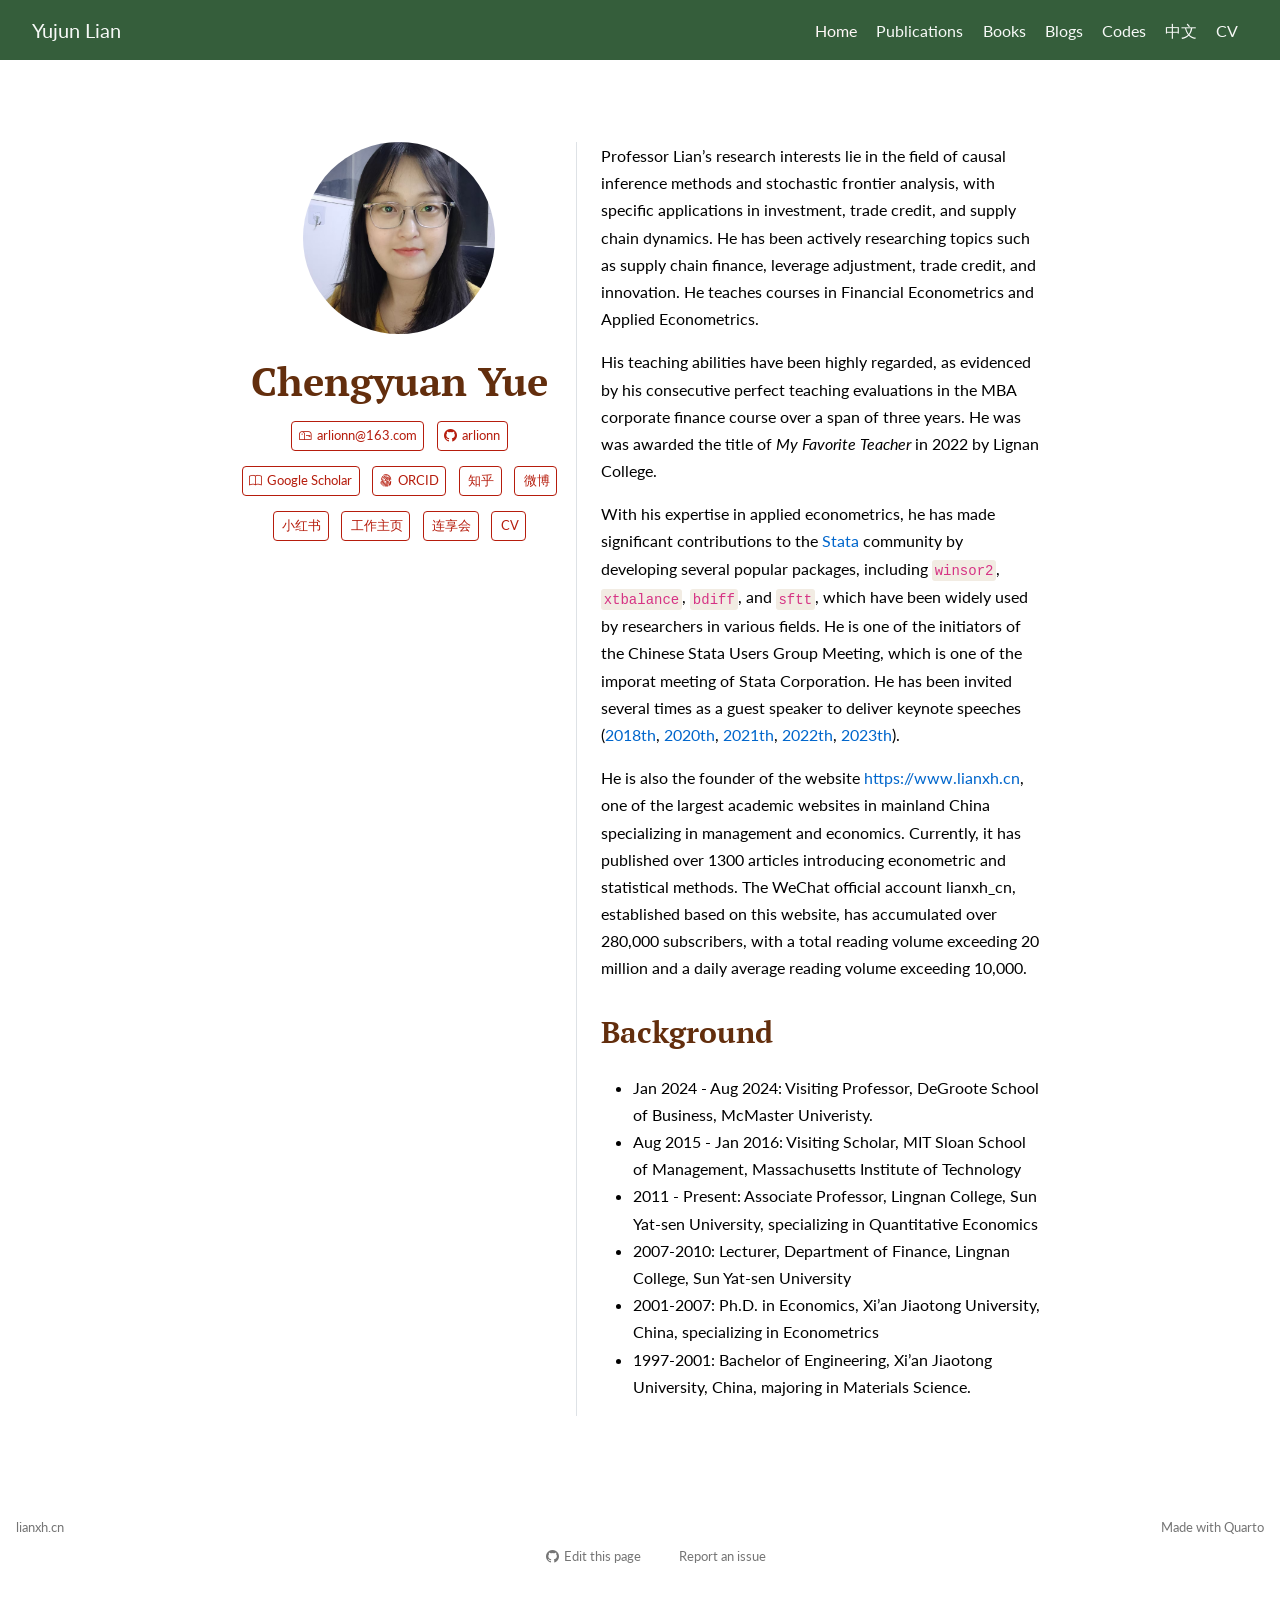
==== docs/index.html @ 9ae1d113 "使用 SSH 连接成功" ====
<!DOCTYPE html>
<html xmlns="http://www.w3.org/1999/xhtml" lang="en" xml:lang="en"><head>

<meta charset="utf-8">
<meta name="generator" content="quarto-1.8.24">

<meta name="viewport" content="width=device-width, initial-scale=1.0, user-scalable=yes">


<title>Chengyuan Yue – Yujun Lian</title>
<style>
code{white-space: pre-wrap;}
span.smallcaps{font-variant: small-caps;}
div.columns{display: flex; gap: min(4vw, 1.5em);}
div.column{flex: auto; overflow-x: auto;}
div.hanging-indent{margin-left: 1.5em; text-indent: -1.5em;}
ul.task-list{list-style: none;}
ul.task-list li input[type="checkbox"] {
  width: 0.8em;
  margin: 0 0.8em 0.2em -1em; /* quarto-specific, see https://github.com/quarto-dev/quarto-cli/issues/4556 */ 
  vertical-align: middle;
}
</style>


<script src="site_libs/quarto-nav/quarto-nav.js"></script>
<script src="site_libs/quarto-nav/headroom.min.js"></script>
<script src="site_libs/clipboard/clipboard.min.js"></script>
<script src="site_libs/quarto-search/autocomplete.umd.js"></script>
<script src="site_libs/quarto-search/fuse.min.js"></script>
<script src="site_libs/quarto-search/quarto-search.js"></script>
<meta name="quarto:offset" content="./">
<link href="./images/site-logo.png" rel="icon" type="image/png">
<script src="site_libs/quarto-html/quarto.js" type="module"></script>
<script src="site_libs/quarto-html/tabsets/tabsets.js" type="module"></script>
<script src="site_libs/quarto-html/axe/axe-check.js" type="module"></script>
<script src="site_libs/quarto-html/popper.min.js"></script>
<script src="site_libs/quarto-html/tippy.umd.min.js"></script>
<link href="site_libs/quarto-html/tippy.css" rel="stylesheet">
<link href="site_libs/quarto-html/quarto-syntax-highlighting-933c14d29d5c578a38b5020fa70fc493.css" rel="stylesheet" id="quarto-text-highlighting-styles">
<script src="site_libs/bootstrap/bootstrap.min.js"></script>
<link href="site_libs/bootstrap/bootstrap-icons.css" rel="stylesheet">
<link href="site_libs/bootstrap/bootstrap-04d96505282e3c2a2d4ff50cc01a5466.min.css" rel="stylesheet" append-hash="true" id="quarto-bootstrap" data-mode="light">
<script id="quarto-search-options" type="application/json">{
  "location": "navbar",
  "copy-button": false,
  "collapse-after": 3,
  "panel-placement": "end",
  "type": "overlay",
  "limit": 50,
  "keyboard-shortcut": [
    "f",
    "/",
    "s"
  ],
  "show-item-context": false,
  "language": {
    "search-no-results-text": "No results",
    "search-matching-documents-text": "matching documents",
    "search-copy-link-title": "Copy link to search",
    "search-hide-matches-text": "Hide additional matches",
    "search-more-match-text": "more match in this document",
    "search-more-matches-text": "more matches in this document",
    "search-clear-button-title": "Clear",
    "search-text-placeholder": "",
    "search-detached-cancel-button-title": "Cancel",
    "search-submit-button-title": "Submit",
    "search-label": "Search"
  }
}</script>


</head>

<body class="nav-fixed fullcontent quarto-light">

<div id="quarto-search-results"></div>
  <header id="quarto-header" class="headroom fixed-top">
    <nav class="navbar navbar-expand-lg " data-bs-theme="dark">
      <div class="navbar-container container-fluid">
      <div class="navbar-brand-container mx-auto">
    <a href="./index.html" class="navbar-brand navbar-brand-logo">
    </a>
    <a class="navbar-brand" href="./index.html">
    <span class="navbar-title">Yujun Lian</span>
    </a>
  </div>
            <div id="quarto-search" class="" title="Search"></div>
          <button class="navbar-toggler" type="button" data-bs-toggle="collapse" data-bs-target="#navbarCollapse" aria-controls="navbarCollapse" role="menu" aria-expanded="false" aria-label="Toggle navigation" onclick="if (window.quartoToggleHeadroom) { window.quartoToggleHeadroom(); }">
  <span class="navbar-toggler-icon"></span>
</button>
          <div class="collapse navbar-collapse" id="navbarCollapse">
            <ul class="navbar-nav navbar-nav-scroll ms-auto">
  <li class="nav-item">
    <a class="nav-link active" href="./index.html" aria-current="page"> 
<span class="menu-text">Home</span></a>
  </li>  
  <li class="nav-item">
    <a class="nav-link" href="./publications.html"> 
<span class="menu-text">Publications</span></a>
  </li>  
  <li class="nav-item">
    <a class="nav-link" href="./books.html"> 
<span class="menu-text">Books</span></a>
  </li>  
  <li class="nav-item">
    <a class="nav-link" href="./blog.html"> 
<span class="menu-text">Blogs</span></a>
  </li>  
  <li class="nav-item">
    <a class="nav-link" href="./codes.html"> 
<span class="menu-text">Codes</span></a>
  </li>  
  <li class="nav-item">
    <a class="nav-link" href="./Chinese.html"> 
<span class="menu-text">中文</span></a>
  </li>  
  <li class="nav-item">
    <a class="nav-link" href="./CV.pdf"> 
<span class="menu-text">CV</span></a>
  </li>  
</ul>
          </div> <!-- /navcollapse -->
            <div class="quarto-navbar-tools">
</div>
      </div> <!-- /container-fluid -->
    </nav>
</header>
<!-- content -->
<div id="quarto-content" class="quarto-container page-columns page-rows-contents page-layout-article page-navbar">
<!-- sidebar -->
<!-- margin-sidebar -->
    
<!-- main -->
<main class="content" id="quarto-document-content">




<div class="quarto-about-trestles">
  <div class="about-entity">
    <img src="images/Chengyuanyue.jpg" class="about-image
  round " style="height: 12em; width: 12em;">
<header id="title-block-header" class="quarto-title-block default">
<div class="quarto-title">
<h1 class="title">Chengyuan Yue</h1>
</div>
<div class="quarto-title-meta">
  </div>
</header>
    <div class="about-links">
  <a href="mailto:arlionn@163.com" class="about-link" rel="" target="">
    <i class="bi bi-mailbox"></i>
     <span class="about-link-text">arlionn@163.com</span>
  </a>
  <a href="https://github.com/lianyujun" class="about-link" rel="" target="">
    <i class="bi bi-github"></i>
     <span class="about-link-text">arlionn</span>
  </a>
  <a href="https://scholar.google.com/citations?user=tlkDP2AAAAAJ" class="about-link" rel="" target="">
    <i class="bi bi-book"></i>
     <span class="about-link-text">Google Scholar</span>
  </a>
  <a href="https://orcid.org/0000-0002-2011-7535" class="about-link" rel="" target="">
    <i class="bi bi-fingerprint"></i>
     <span class="about-link-text">ORCID</span>
  </a>
  <a href="https://www.zhihu.com/people/arlionn/" class="about-link" rel="" target="">
    <i class="bi bi-brands zhihu"></i>
     <span class="about-link-text">知乎</span>
  </a>
  <a href="https://weibo.com/arlionn" class="about-link" rel="" target="">
    <i class="bi bi-brands weibo"></i>
     <span class="about-link-text">微博</span>
  </a>
  <a href="https://www.xiaohongshu.com/user/profile/682968d9000000000a03da1a" class="about-link" rel="" target="">
    <i class="bi bi-brands xing"></i>
     <span class="about-link-text">小红书</span>
  </a>
  <a href="https://lingnan.sysu.edu.cn/faculty/LianYujun" class="about-link" rel="" target="">
    <i class="bi bi-solid user"></i>
     <span class="about-link-text">工作主页</span>
  </a>
  <a href="https://www.lianxh.cn" class="about-link" rel="" target="">
    <i class="bi bi-brands home"></i>
     <span class="about-link-text">连享会</span>
  </a>
  <a href="/CV.pdf" class="about-link" rel="" target="">
    <i class="bi bi-📝"></i>
     <span class="about-link-text">CV</span>
  </a>
</div>
  </div>
  <div class="about-contents"><div id="hero-heading">
<p>Professor Lian’s research interests lie in the field of causal inference methods and stochastic frontier analysis, with specific applications in investment, trade credit, and supply chain dynamics. He has been actively researching topics such as supply chain finance, leverage adjustment, trade credit, and innovation. He teaches courses in Financial Econometrics and Applied Econometrics.</p>
<p>His teaching abilities have been highly regarded, as evidenced by his consecutive perfect teaching evaluations in the MBA corporate finance course over a span of three years. He was was awarded the title of <em>My Favorite Teacher</em> in 2022 by Lignan College.</p>
<p>With his expertise in applied econometrics, he has made significant contributions to the <a href="https://www.stata.com/">Stata</a> community by developing several popular packages, including <code>winsor2</code>, <code>xtbalance</code>, <code>bdiff</code>, and <code>sftt</code>, which have been widely used by researchers in various fields. He is one of the initiators of the Chinese Stata Users Group Meeting, which is one of the imporat meeting of Stata Corporation. He has been invited several times as a guest speaker to deliver keynote speeches (<a href="https://www.stata.com/meeting/china18/">2018th</a>, <a href="https://www.stata.com/meeting/china20-Uone-Tech/">2020th</a>, <a href="https://www.stata.com/meeting/china21-Uone-Tech/">2021th</a>, <a href="https://www.stata.com/meeting/china22-Uone-Tech/">2022th</a>, <a href="https://www.stata.com/meeting/china23-Uone-Tech/">2023th</a>).</p>
<p>He is also the founder of the website <a href="https://www.lianxh.cn" class="uri">https://www.lianxh.cn</a>, one of the largest academic websites in mainland China specializing in management and economics. Currently, it has published over 1300 articles introducing econometric and statistical methods. The WeChat official account lianxh_cn, established based on this website, has accumulated over 280,000 subscribers, with a total reading volume exceeding 20 million and a daily average reading volume exceeding 10,000.</p>
<section id="background" class="level2">
<h2 data-anchor-id="background">Background</h2>
<ul>
<li>Jan 2024 - Aug 2024: Visiting Professor, DeGroote School of Business, McMaster Univeristy.</li>
<li>Aug 2015 - Jan 2016: Visiting Scholar, MIT Sloan School of Management, Massachusetts Institute of Technology</li>
<li>2011 - Present: Associate Professor, Lingnan College, Sun Yat-sen University, specializing in Quantitative Economics</li>
<li>2007-2010: Lecturer, Department of Finance, Lingnan College, Sun Yat-sen University</li>
<li>2001-2007: Ph.D.&nbsp;in Economics, Xi’an Jiaotong University, China, specializing in Econometrics</li>
<li>1997-2001: Bachelor of Engineering, Xi’an Jiaotong University, China, majoring in Materials Science.</li>
</ul>
</section>
</div></div>
</div>





</main> <!-- /main -->
<script id="quarto-html-after-body" type="application/javascript">
  window.document.addEventListener("DOMContentLoaded", function (event) {
    const isCodeAnnotation = (el) => {
      for (const clz of el.classList) {
        if (clz.startsWith('code-annotation-')) {                     
          return true;
        }
      }
      return false;
    }
    const onCopySuccess = function(e) {
      // button target
      const button = e.trigger;
      // don't keep focus
      button.blur();
      // flash "checked"
      button.classList.add('code-copy-button-checked');
      var currentTitle = button.getAttribute("title");
      button.setAttribute("title", "Copied!");
      let tooltip;
      if (window.bootstrap) {
        button.setAttribute("data-bs-toggle", "tooltip");
        button.setAttribute("data-bs-placement", "left");
        button.setAttribute("data-bs-title", "Copied!");
        tooltip = new bootstrap.Tooltip(button, 
          { trigger: "manual", 
            customClass: "code-copy-button-tooltip",
            offset: [0, -8]});
        tooltip.show();    
      }
      setTimeout(function() {
        if (tooltip) {
          tooltip.hide();
          button.removeAttribute("data-bs-title");
          button.removeAttribute("data-bs-toggle");
          button.removeAttribute("data-bs-placement");
        }
        button.setAttribute("title", currentTitle);
        button.classList.remove('code-copy-button-checked');
      }, 1000);
      // clear code selection
      e.clearSelection();
    }
    const getTextToCopy = function(trigger) {
      const outerScaffold = trigger.parentElement.cloneNode(true);
      const codeEl = outerScaffold.querySelector('code');
      for (const childEl of codeEl.children) {
        if (isCodeAnnotation(childEl)) {
          childEl.remove();
        }
      }
      return codeEl.innerText;
    }
    const clipboard = new window.ClipboardJS('.code-copy-button:not([data-in-quarto-modal])', {
      text: getTextToCopy
    });
    clipboard.on('success', onCopySuccess);
    if (window.document.getElementById('quarto-embedded-source-code-modal')) {
      const clipboardModal = new window.ClipboardJS('.code-copy-button[data-in-quarto-modal]', {
        text: getTextToCopy,
        container: window.document.getElementById('quarto-embedded-source-code-modal')
      });
      clipboardModal.on('success', onCopySuccess);
    }
      var localhostRegex = new RegExp(/^(?:http|https):\/\/localhost\:?[0-9]*\//);
      var mailtoRegex = new RegExp(/^mailto:/);
        var filterRegex = new RegExp("https:\/\/lianyujun\.github\.io");
      var isInternal = (href) => {
          return filterRegex.test(href) || localhostRegex.test(href) || mailtoRegex.test(href);
      }
      // Inspect non-navigation links and adorn them if external
     var links = window.document.querySelectorAll('a[href]:not(.nav-link):not(.navbar-brand):not(.toc-action):not(.sidebar-link):not(.sidebar-item-toggle):not(.pagination-link):not(.no-external):not([aria-hidden]):not(.dropdown-item):not(.quarto-navigation-tool):not(.about-link)');
      for (var i=0; i<links.length; i++) {
        const link = links[i];
        if (!isInternal(link.href)) {
          // undo the damage that might have been done by quarto-nav.js in the case of
          // links that we want to consider external
          if (link.dataset.originalHref !== undefined) {
            link.href = link.dataset.originalHref;
          }
        }
      }
    function tippyHover(el, contentFn, onTriggerFn, onUntriggerFn) {
      const config = {
        allowHTML: true,
        maxWidth: 500,
        delay: 100,
        arrow: false,
        appendTo: function(el) {
            return el.parentElement;
        },
        interactive: true,
        interactiveBorder: 10,
        theme: 'quarto',
        placement: 'bottom-start',
      };
      if (contentFn) {
        config.content = contentFn;
      }
      if (onTriggerFn) {
        config.onTrigger = onTriggerFn;
      }
      if (onUntriggerFn) {
        config.onUntrigger = onUntriggerFn;
      }
      window.tippy(el, config); 
    }
    const noterefs = window.document.querySelectorAll('a[role="doc-noteref"]');
    for (var i=0; i<noterefs.length; i++) {
      const ref = noterefs[i];
      tippyHover(ref, function() {
        // use id or data attribute instead here
        let href = ref.getAttribute('data-footnote-href') || ref.getAttribute('href');
        try { href = new URL(href).hash; } catch {}
        const id = href.replace(/^#\/?/, "");
        const note = window.document.getElementById(id);
        if (note) {
          return note.innerHTML;
        } else {
          return "";
        }
      });
    }
    const xrefs = window.document.querySelectorAll('a.quarto-xref');
    const processXRef = (id, note) => {
      // Strip column container classes
      const stripColumnClz = (el) => {
        el.classList.remove("page-full", "page-columns");
        if (el.children) {
          for (const child of el.children) {
            stripColumnClz(child);
          }
        }
      }
      stripColumnClz(note)
      if (id === null || id.startsWith('sec-')) {
        // Special case sections, only their first couple elements
        const container = document.createElement("div");
        if (note.children && note.children.length > 2) {
          container.appendChild(note.children[0].cloneNode(true));
          for (let i = 1; i < note.children.length; i++) {
            const child = note.children[i];
            if (child.tagName === "P" && child.innerText === "") {
              continue;
            } else {
              container.appendChild(child.cloneNode(true));
              break;
            }
          }
          if (window.Quarto?.typesetMath) {
            window.Quarto.typesetMath(container);
          }
          return container.innerHTML
        } else {
          if (window.Quarto?.typesetMath) {
            window.Quarto.typesetMath(note);
          }
          return note.innerHTML;
        }
      } else {
        // Remove any anchor links if they are present
        const anchorLink = note.querySelector('a.anchorjs-link');
        if (anchorLink) {
          anchorLink.remove();
        }
        if (window.Quarto?.typesetMath) {
          window.Quarto.typesetMath(note);
        }
        if (note.classList.contains("callout")) {
          return note.outerHTML;
        } else {
          return note.innerHTML;
        }
      }
    }
    for (var i=0; i<xrefs.length; i++) {
      const xref = xrefs[i];
      tippyHover(xref, undefined, function(instance) {
        instance.disable();
        let url = xref.getAttribute('href');
        let hash = undefined; 
        if (url.startsWith('#')) {
          hash = url;
        } else {
          try { hash = new URL(url).hash; } catch {}
        }
        if (hash) {
          const id = hash.replace(/^#\/?/, "");
          const note = window.document.getElementById(id);
          if (note !== null) {
            try {
              const html = processXRef(id, note.cloneNode(true));
              instance.setContent(html);
            } finally {
              instance.enable();
              instance.show();
            }
          } else {
            // See if we can fetch this
            fetch(url.split('#')[0])
            .then(res => res.text())
            .then(html => {
              const parser = new DOMParser();
              const htmlDoc = parser.parseFromString(html, "text/html");
              const note = htmlDoc.getElementById(id);
              if (note !== null) {
                const html = processXRef(id, note);
                instance.setContent(html);
              } 
            }).finally(() => {
              instance.enable();
              instance.show();
            });
          }
        } else {
          // See if we can fetch a full url (with no hash to target)
          // This is a special case and we should probably do some content thinning / targeting
          fetch(url)
          .then(res => res.text())
          .then(html => {
            const parser = new DOMParser();
            const htmlDoc = parser.parseFromString(html, "text/html");
            const note = htmlDoc.querySelector('main.content');
            if (note !== null) {
              // This should only happen for chapter cross references
              // (since there is no id in the URL)
              // remove the first header
              if (note.children.length > 0 && note.children[0].tagName === "HEADER") {
                note.children[0].remove();
              }
              const html = processXRef(null, note);
              instance.setContent(html);
            } 
          }).finally(() => {
            instance.enable();
            instance.show();
          });
        }
      }, function(instance) {
      });
    }
        let selectedAnnoteEl;
        const selectorForAnnotation = ( cell, annotation) => {
          let cellAttr = 'data-code-cell="' + cell + '"';
          let lineAttr = 'data-code-annotation="' +  annotation + '"';
          const selector = 'span[' + cellAttr + '][' + lineAttr + ']';
          return selector;
        }
        const selectCodeLines = (annoteEl) => {
          const doc = window.document;
          const targetCell = annoteEl.getAttribute("data-target-cell");
          const targetAnnotation = annoteEl.getAttribute("data-target-annotation");
          const annoteSpan = window.document.querySelector(selectorForAnnotation(targetCell, targetAnnotation));
          const lines = annoteSpan.getAttribute("data-code-lines").split(",");
          const lineIds = lines.map((line) => {
            return targetCell + "-" + line;
          })
          let top = null;
          let height = null;
          let parent = null;
          if (lineIds.length > 0) {
              //compute the position of the single el (top and bottom and make a div)
              const el = window.document.getElementById(lineIds[0]);
              top = el.offsetTop;
              height = el.offsetHeight;
              parent = el.parentElement.parentElement;
            if (lineIds.length > 1) {
              const lastEl = window.document.getElementById(lineIds[lineIds.length - 1]);
              const bottom = lastEl.offsetTop + lastEl.offsetHeight;
              height = bottom - top;
            }
            if (top !== null && height !== null && parent !== null) {
              // cook up a div (if necessary) and position it 
              let div = window.document.getElementById("code-annotation-line-highlight");
              if (div === null) {
                div = window.document.createElement("div");
                div.setAttribute("id", "code-annotation-line-highlight");
                div.style.position = 'absolute';
                parent.appendChild(div);
              }
              div.style.top = top - 2 + "px";
              div.style.height = height + 4 + "px";
              div.style.left = 0;
              let gutterDiv = window.document.getElementById("code-annotation-line-highlight-gutter");
              if (gutterDiv === null) {
                gutterDiv = window.document.createElement("div");
                gutterDiv.setAttribute("id", "code-annotation-line-highlight-gutter");
                gutterDiv.style.position = 'absolute';
                const codeCell = window.document.getElementById(targetCell);
                const gutter = codeCell.querySelector('.code-annotation-gutter');
                gutter.appendChild(gutterDiv);
              }
              gutterDiv.style.top = top - 2 + "px";
              gutterDiv.style.height = height + 4 + "px";
            }
            selectedAnnoteEl = annoteEl;
          }
        };
        const unselectCodeLines = () => {
          const elementsIds = ["code-annotation-line-highlight", "code-annotation-line-highlight-gutter"];
          elementsIds.forEach((elId) => {
            const div = window.document.getElementById(elId);
            if (div) {
              div.remove();
            }
          });
          selectedAnnoteEl = undefined;
        };
          // Handle positioning of the toggle
      window.addEventListener(
        "resize",
        throttle(() => {
          elRect = undefined;
          if (selectedAnnoteEl) {
            selectCodeLines(selectedAnnoteEl);
          }
        }, 10)
      );
      function throttle(fn, ms) {
      let throttle = false;
      let timer;
        return (...args) => {
          if(!throttle) { // first call gets through
              fn.apply(this, args);
              throttle = true;
          } else { // all the others get throttled
              if(timer) clearTimeout(timer); // cancel #2
              timer = setTimeout(() => {
                fn.apply(this, args);
                timer = throttle = false;
              }, ms);
          }
        };
      }
        // Attach click handler to the DT
        const annoteDls = window.document.querySelectorAll('dt[data-target-cell]');
        for (const annoteDlNode of annoteDls) {
          annoteDlNode.addEventListener('click', (event) => {
            const clickedEl = event.target;
            if (clickedEl !== selectedAnnoteEl) {
              unselectCodeLines();
              const activeEl = window.document.querySelector('dt[data-target-cell].code-annotation-active');
              if (activeEl) {
                activeEl.classList.remove('code-annotation-active');
              }
              selectCodeLines(clickedEl);
              clickedEl.classList.add('code-annotation-active');
            } else {
              // Unselect the line
              unselectCodeLines();
              clickedEl.classList.remove('code-annotation-active');
            }
          });
        }
    const findCites = (el) => {
      const parentEl = el.parentElement;
      if (parentEl) {
        const cites = parentEl.dataset.cites;
        if (cites) {
          return {
            el,
            cites: cites.split(' ')
          };
        } else {
          return findCites(el.parentElement)
        }
      } else {
        return undefined;
      }
    };
    var bibliorefs = window.document.querySelectorAll('a[role="doc-biblioref"]');
    for (var i=0; i<bibliorefs.length; i++) {
      const ref = bibliorefs[i];
      const citeInfo = findCites(ref);
      if (citeInfo) {
        tippyHover(citeInfo.el, function() {
          var popup = window.document.createElement('div');
          citeInfo.cites.forEach(function(cite) {
            var citeDiv = window.document.createElement('div');
            citeDiv.classList.add('hanging-indent');
            citeDiv.classList.add('csl-entry');
            var biblioDiv = window.document.getElementById('ref-' + cite);
            if (biblioDiv) {
              citeDiv.innerHTML = biblioDiv.innerHTML;
            }
            popup.appendChild(citeDiv);
          });
          return popup.innerHTML;
        });
      }
    }
  });
  </script>
</div> <!-- /content -->
<footer class="footer">
  <div class="nav-footer">
    <div class="nav-footer-left">
<p><a href="https://www.lianxh.cn">lianxh.cn</a><br></p>
</div>   
    <div class="nav-footer-center">
      &nbsp;
    <div class="toc-actions"><ul><li><a href="https://github.com/lianyujun/lianyujun.github.io/edit/main/index.qmd" class="toc-action"><i class="bi bi-github"></i>Edit this page</a></li><li><a href="https://github.com/lianyujun/lianyujun.github.io/issues/new" class="toc-action"><i class="bi empty"></i>Report an issue</a></li></ul></div></div>
    <div class="nav-footer-right">
<p>Made with <a href="https://quarto.org/">Quarto</a><br></p>
</div>
  </div>
</footer>




</body></html>
---- docs/site_libs/quarto-html/quarto-syntax-highlighting-933c14d29d5c578a38b5020fa70fc493.css ----
/* quarto syntax highlight colors */
:root {
  --quarto-hl-ot-color: #003B4F;
  --quarto-hl-at-color: #657422;
  --quarto-hl-ss-color: #20794D;
  --quarto-hl-an-color: #5E5E5E;
  --quarto-hl-fu-color: #4758AB;
  --quarto-hl-st-color: #20794D;
  --quarto-hl-cf-color: #003B4F;
  --quarto-hl-op-color: #5E5E5E;
  --quarto-hl-er-color: #AD0000;
  --quarto-hl-bn-color: #AD0000;
  --quarto-hl-al-color: #AD0000;
  --quarto-hl-va-color: #111111;
  --quarto-hl-bu-color: inherit;
  --quarto-hl-ex-color: inherit;
  --quarto-hl-pp-color: #AD0000;
  --quarto-hl-in-color: #5E5E5E;
  --quarto-hl-vs-color: #20794D;
  --quarto-hl-wa-color: #5E5E5E;
  --quarto-hl-do-color: #5E5E5E;
  --quarto-hl-im-color: #00769E;
  --quarto-hl-ch-color: #20794D;
  --quarto-hl-dt-color: #AD0000;
  --quarto-hl-fl-color: #AD0000;
  --quarto-hl-co-color: #5E5E5E;
  --quarto-hl-cv-color: #5E5E5E;
  --quarto-hl-cn-color: #8f5902;
  --quarto-hl-sc-color: #5E5E5E;
  --quarto-hl-dv-color: #AD0000;
  --quarto-hl-kw-color: #003B4F;
}

/* other quarto variables */
:root {
  --quarto-font-monospace: "Source Code Pro", monospace;
}

/* syntax highlight based on Pandoc's rules */
pre > code.sourceCode > span {
  color: #003B4F;
}

code.sourceCode > span {
  color: #003B4F;
}

div.sourceCode,
div.sourceCode pre.sourceCode {
  color: #003B4F;
}

/* Normal */
code span {
  color: #003B4F;
}

/* Alert */
code span.al {
  color: #AD0000;
  font-style: inherit;
}

/* Annotation */
code span.an {
  color: #5E5E5E;
  font-style: inherit;
}

/* Attribute */
code span.at {
  color: #657422;
  font-style: inherit;
}

/* BaseN */
code span.bn {
  color: #AD0000;
  font-style: inherit;
}

/* BuiltIn */
code span.bu {
  font-style: inherit;
}

/* ControlFlow */
code span.cf {
  color: #003B4F;
  font-weight: bold;
  font-style: inherit;
}

/* Char */
code span.ch {
  color: #20794D;
  font-style: inherit;
}

/* Constant */
code span.cn {
  color: #8f5902;
  font-style: inherit;
}

/* Comment */
code span.co {
  color: #5E5E5E;
  font-style: inherit;
}

/* CommentVar */
code span.cv {
  color: #5E5E5E;
  font-style: italic;
}

/* Documentation */
code span.do {
  color: #5E5E5E;
  font-style: italic;
}

/* DataType */
code span.dt {
  color: #AD0000;
  font-style: inherit;
}

/* DecVal */
code span.dv {
  color: #AD0000;
  font-style: inherit;
}

/* Error */
code span.er {
  color: #AD0000;
  font-style: inherit;
}

/* Extension */
code span.ex {
  font-style: inherit;
}

/* Float */
code span.fl {
  color: #AD0000;
  font-style: inherit;
}

/* Function */
code span.fu {
  color: #4758AB;
  font-style: inherit;
}

/* Import */
code span.im {
  color: #00769E;
  font-style: inherit;
}

/* Information */
code span.in {
  color: #5E5E5E;
  font-style: inherit;
}

/* Keyword */
code span.kw {
  color: #003B4F;
  font-weight: bold;
  font-style: inherit;
}

/* Operator */
code span.op {
  color: #5E5E5E;
  font-style: inherit;
}

/* Other */
code span.ot {
  color: #003B4F;
  font-style: inherit;
}

/* Preprocessor */
code span.pp {
  color: #AD0000;
  font-style: inherit;
}

/* SpecialChar */
code span.sc {
  color: #5E5E5E;
  font-style: inherit;
}

/* SpecialString */
code span.ss {
  color: #20794D;
  font-style: inherit;
}

/* String */
code span.st {
  color: #20794D;
  font-style: inherit;
}

/* Variable */
code span.va {
  color: #111111;
  font-style: inherit;
}

/* VerbatimString */
code span.vs {
  color: #20794D;
  font-style: inherit;
}

/* Warning */
code span.wa {
  color: #5E5E5E;
  font-style: italic;
}

.prevent-inlining {
  content: "</";
}

/*# sourceMappingURL=56f05f2e3d7468a3d38dcdd8764f80b1.css.map */
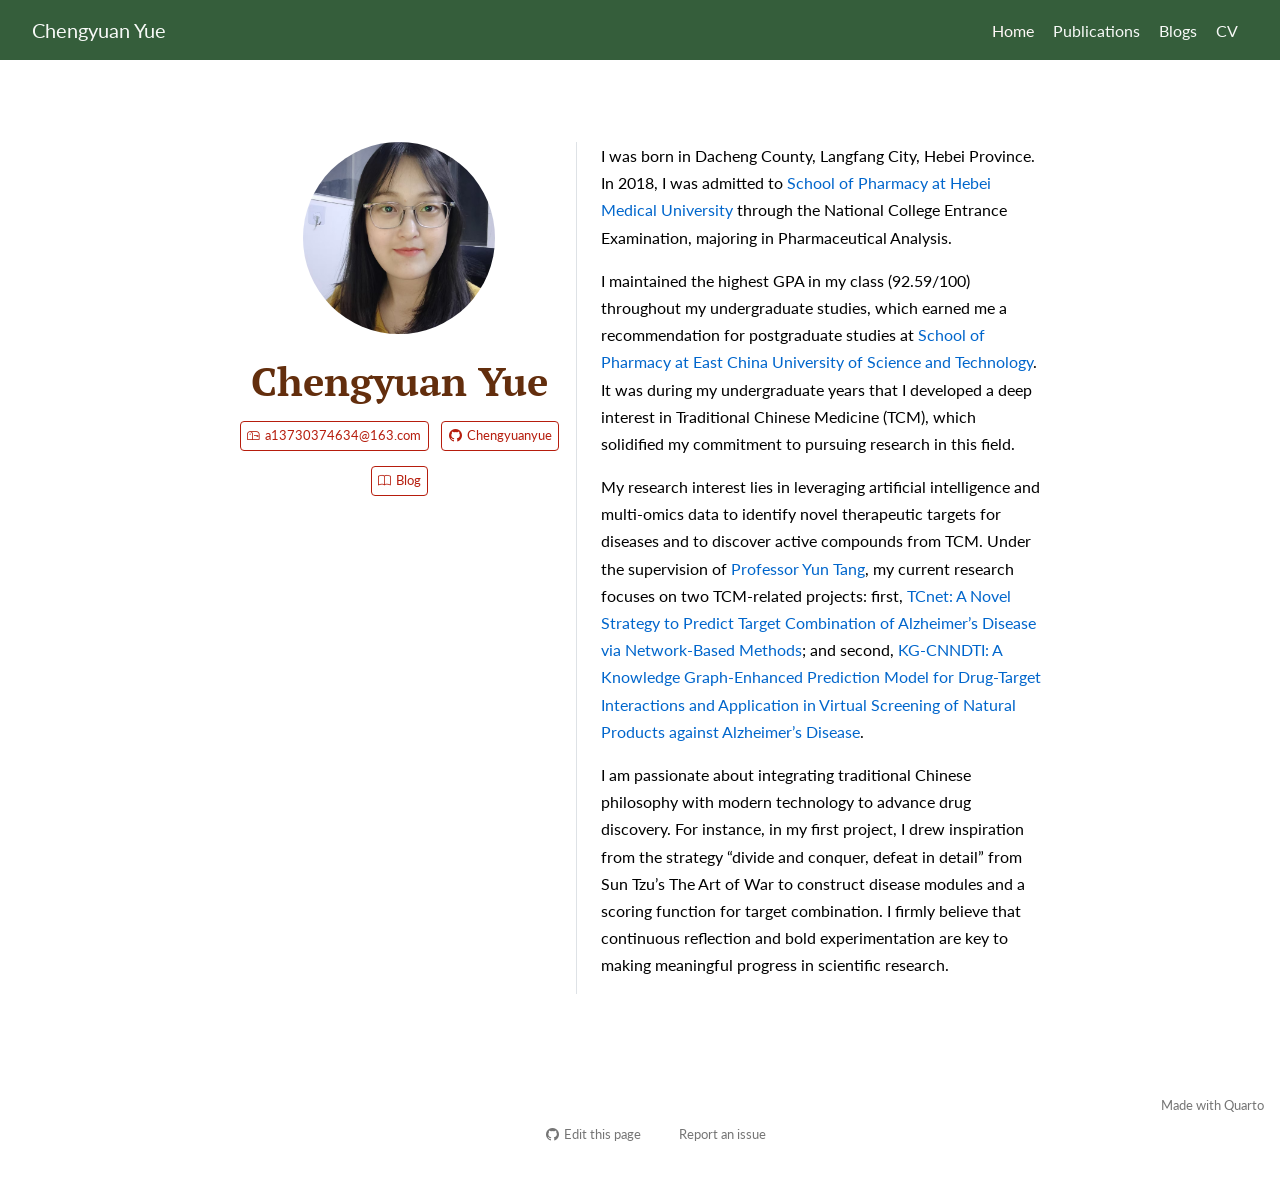
==== commit 947da140: "渲染 Quarto 网站并更新配置" ====
--- a/docs/index.html
+++ b/docs/index.html
@@ -7,7 +7,7 @@
 <meta name="viewport" content="width=device-width, initial-scale=1.0, user-scalable=yes">
 
 
-<title>Chengyuan Yue – Yujun Lian</title>
+<title>Chengyuan Yue</title>
 <style>
 code{white-space: pre-wrap;}
 span.smallcaps{font-variant: small-caps;}
@@ -82,7 +82,7 @@
     <a href="./index.html" class="navbar-brand navbar-brand-logo">
     </a>
     <a class="navbar-brand" href="./index.html">
-    <span class="navbar-title">Yujun Lian</span>
+    <span class="navbar-title">Chengyuan Yue</span>
     </a>
   </div>
             <div id="quarto-search" class="" title="Search"></div>
@@ -100,20 +100,8 @@
 <span class="menu-text">Publications</span></a>
   </li>  
   <li class="nav-item">
-    <a class="nav-link" href="./books.html"> 
-<span class="menu-text">Books</span></a>
-  </li>  
-  <li class="nav-item">
     <a class="nav-link" href="./blog.html"> 
 <span class="menu-text">Blogs</span></a>
-  </li>  
-  <li class="nav-item">
-    <a class="nav-link" href="./codes.html"> 
-<span class="menu-text">Codes</span></a>
-  </li>  
-  <li class="nav-item">
-    <a class="nav-link" href="./Chinese.html"> 
-<span class="menu-text">中文</span></a>
   </li>  
   <li class="nav-item">
     <a class="nav-link" href="./CV.pdf"> 
@@ -149,64 +137,25 @@
   </div>
 </header>
     <div class="about-links">
-  <a href="mailto:arlionn@163.com" class="about-link" rel="" target="">
+  <a href="mailto:a13730374634@163.com" class="about-link" rel="" target="">
     <i class="bi bi-mailbox"></i>
-     <span class="about-link-text">arlionn@163.com</span>
+     <span class="about-link-text">a13730374634@163.com</span>
   </a>
-  <a href="https://github.com/lianyujun" class="about-link" rel="" target="">
+  <a href="https://github.com/Chengyuanyue" class="about-link" rel="" target="">
     <i class="bi bi-github"></i>
-     <span class="about-link-text">arlionn</span>
+     <span class="about-link-text">Chengyuanyue</span>
   </a>
-  <a href="https://scholar.google.com/citations?user=tlkDP2AAAAAJ" class="about-link" rel="" target="">
+  <a href="https://blog.csdn.net/a13730374634" class="about-link" rel="" target="">
     <i class="bi bi-book"></i>
-     <span class="about-link-text">Google Scholar</span>
-  </a>
-  <a href="https://orcid.org/0000-0002-2011-7535" class="about-link" rel="" target="">
-    <i class="bi bi-fingerprint"></i>
-     <span class="about-link-text">ORCID</span>
-  </a>
-  <a href="https://www.zhihu.com/people/arlionn/" class="about-link" rel="" target="">
-    <i class="bi bi-brands zhihu"></i>
-     <span class="about-link-text">知乎</span>
-  </a>
-  <a href="https://weibo.com/arlionn" class="about-link" rel="" target="">
-    <i class="bi bi-brands weibo"></i>
-     <span class="about-link-text">微博</span>
-  </a>
-  <a href="https://www.xiaohongshu.com/user/profile/682968d9000000000a03da1a" class="about-link" rel="" target="">
-    <i class="bi bi-brands xing"></i>
-     <span class="about-link-text">小红书</span>
-  </a>
-  <a href="https://lingnan.sysu.edu.cn/faculty/LianYujun" class="about-link" rel="" target="">
-    <i class="bi bi-solid user"></i>
-     <span class="about-link-text">工作主页</span>
-  </a>
-  <a href="https://www.lianxh.cn" class="about-link" rel="" target="">
-    <i class="bi bi-brands home"></i>
-     <span class="about-link-text">连享会</span>
-  </a>
-  <a href="/CV.pdf" class="about-link" rel="" target="">
-    <i class="bi bi-📝"></i>
-     <span class="about-link-text">CV</span>
+     <span class="about-link-text">Blog</span>
   </a>
 </div>
   </div>
   <div class="about-contents"><div id="hero-heading">
-<p>Professor Lian’s research interests lie in the field of causal inference methods and stochastic frontier analysis, with specific applications in investment, trade credit, and supply chain dynamics. He has been actively researching topics such as supply chain finance, leverage adjustment, trade credit, and innovation. He teaches courses in Financial Econometrics and Applied Econometrics.</p>
-<p>His teaching abilities have been highly regarded, as evidenced by his consecutive perfect teaching evaluations in the MBA corporate finance course over a span of three years. He was was awarded the title of <em>My Favorite Teacher</em> in 2022 by Lignan College.</p>
-<p>With his expertise in applied econometrics, he has made significant contributions to the <a href="https://www.stata.com/">Stata</a> community by developing several popular packages, including <code>winsor2</code>, <code>xtbalance</code>, <code>bdiff</code>, and <code>sftt</code>, which have been widely used by researchers in various fields. He is one of the initiators of the Chinese Stata Users Group Meeting, which is one of the imporat meeting of Stata Corporation. He has been invited several times as a guest speaker to deliver keynote speeches (<a href="https://www.stata.com/meeting/china18/">2018th</a>, <a href="https://www.stata.com/meeting/china20-Uone-Tech/">2020th</a>, <a href="https://www.stata.com/meeting/china21-Uone-Tech/">2021th</a>, <a href="https://www.stata.com/meeting/china22-Uone-Tech/">2022th</a>, <a href="https://www.stata.com/meeting/china23-Uone-Tech/">2023th</a>).</p>
-<p>He is also the founder of the website <a href="https://www.lianxh.cn" class="uri">https://www.lianxh.cn</a>, one of the largest academic websites in mainland China specializing in management and economics. Currently, it has published over 1300 articles introducing econometric and statistical methods. The WeChat official account lianxh_cn, established based on this website, has accumulated over 280,000 subscribers, with a total reading volume exceeding 20 million and a daily average reading volume exceeding 10,000.</p>
-<section id="background" class="level2">
-<h2 data-anchor-id="background">Background</h2>
-<ul>
-<li>Jan 2024 - Aug 2024: Visiting Professor, DeGroote School of Business, McMaster Univeristy.</li>
-<li>Aug 2015 - Jan 2016: Visiting Scholar, MIT Sloan School of Management, Massachusetts Institute of Technology</li>
-<li>2011 - Present: Associate Professor, Lingnan College, Sun Yat-sen University, specializing in Quantitative Economics</li>
-<li>2007-2010: Lecturer, Department of Finance, Lingnan College, Sun Yat-sen University</li>
-<li>2001-2007: Ph.D.&nbsp;in Economics, Xi’an Jiaotong University, China, specializing in Econometrics</li>
-<li>1997-2001: Bachelor of Engineering, Xi’an Jiaotong University, China, majoring in Materials Science.</li>
-</ul>
-</section>
+<p>I was born in Dacheng County, Langfang City, Hebei Province. In 2018, I was admitted to <a href="https://pharmacy.hebmu.edu.cn/">School of Pharmacy at Hebei Medical University</a> through the National College Entrance Examination, majoring in Pharmaceutical Analysis.</p>
+<p>I maintained the highest GPA in my class (92.59/100) throughout my undergraduate studies, which earned me a recommendation for postgraduate studies at <a href="https://pharmacy.ecust.edu.cn/">School of Pharmacy at East China University of Science and Technology</a>. It was during my undergraduate years that I developed a deep interest in Traditional Chinese Medicine (TCM), which solidified my commitment to pursuing research in this field.</p>
+<p>My research interest lies in leveraging artificial intelligence and multi-omics data to identify novel therapeutic targets for diseases and to discover active compounds from TCM. Under the supervision of <a href="https://pharmacy.ecust.edu.cn/2008/1203/c2795a29378/page.htm">Professor Yun Tang</a>, my current research focuses on two TCM-related projects: first, <a href="https://pubs.acs.org/doi/10.1021/acs.jcim.5c00172">TCnet: A Novel Strategy to Predict Target Combination of Alzheimer’s Disease via Network-Based Methods</a>; and second, <a href="http://www.cjnmcpu.com/article/doi/10.1016/S1875-5364(25)60980-0">KG-CNNDTI: A Knowledge Graph-Enhanced Prediction Model for Drug-Target Interactions and Application in Virtual Screening of Natural Products against Alzheimer’s Disease</a>.</p>
+<p>I am passionate about integrating traditional Chinese philosophy with modern technology to advance drug discovery. For instance, in my first project, I drew inspiration from the strategy “divide and conquer, defeat in detail” from Sun Tzu’s The Art of War to construct disease modules and a scoring function for target combination. I firmly believe that continuous reflection and bold experimentation are key to making meaningful progress in scientific research.</p>
 </div></div>
 </div>
 
@@ -281,7 +230,7 @@
     }
       var localhostRegex = new RegExp(/^(?:http|https):\/\/localhost\:?[0-9]*\//);
       var mailtoRegex = new RegExp(/^mailto:/);
-        var filterRegex = new RegExp("https:\/\/lianyujun\.github\.io");
+        var filterRegex = new RegExp("https:\/\/chengyuanyue\.github\.io");
       var isInternal = (href) => {
           return filterRegex.test(href) || localhostRegex.test(href) || mailtoRegex.test(href);
       }
@@ -612,11 +561,11 @@
 <footer class="footer">
   <div class="nav-footer">
     <div class="nav-footer-left">
-<p><a href="https://www.lianxh.cn">lianxh.cn</a><br></p>
-</div>   
+      &nbsp;
+    </div>   
     <div class="nav-footer-center">
       &nbsp;
-    <div class="toc-actions"><ul><li><a href="https://github.com/lianyujun/lianyujun.github.io/edit/main/index.qmd" class="toc-action"><i class="bi bi-github"></i>Edit this page</a></li><li><a href="https://github.com/lianyujun/lianyujun.github.io/issues/new" class="toc-action"><i class="bi empty"></i>Report an issue</a></li></ul></div></div>
+    <div class="toc-actions"><ul><li><a href="https://github.com/chengyuanyue/chengyuanyue.github.io/edit/main/index.qmd" class="toc-action"><i class="bi bi-github"></i>Edit this page</a></li><li><a href="https://github.com/chengyuanyue/chengyuanyue.github.io/issues/new" class="toc-action"><i class="bi empty"></i>Report an issue</a></li></ul></div></div>
     <div class="nav-footer-right">
 <p>Made with <a href="https://quarto.org/">Quarto</a><br></p>
 </div>
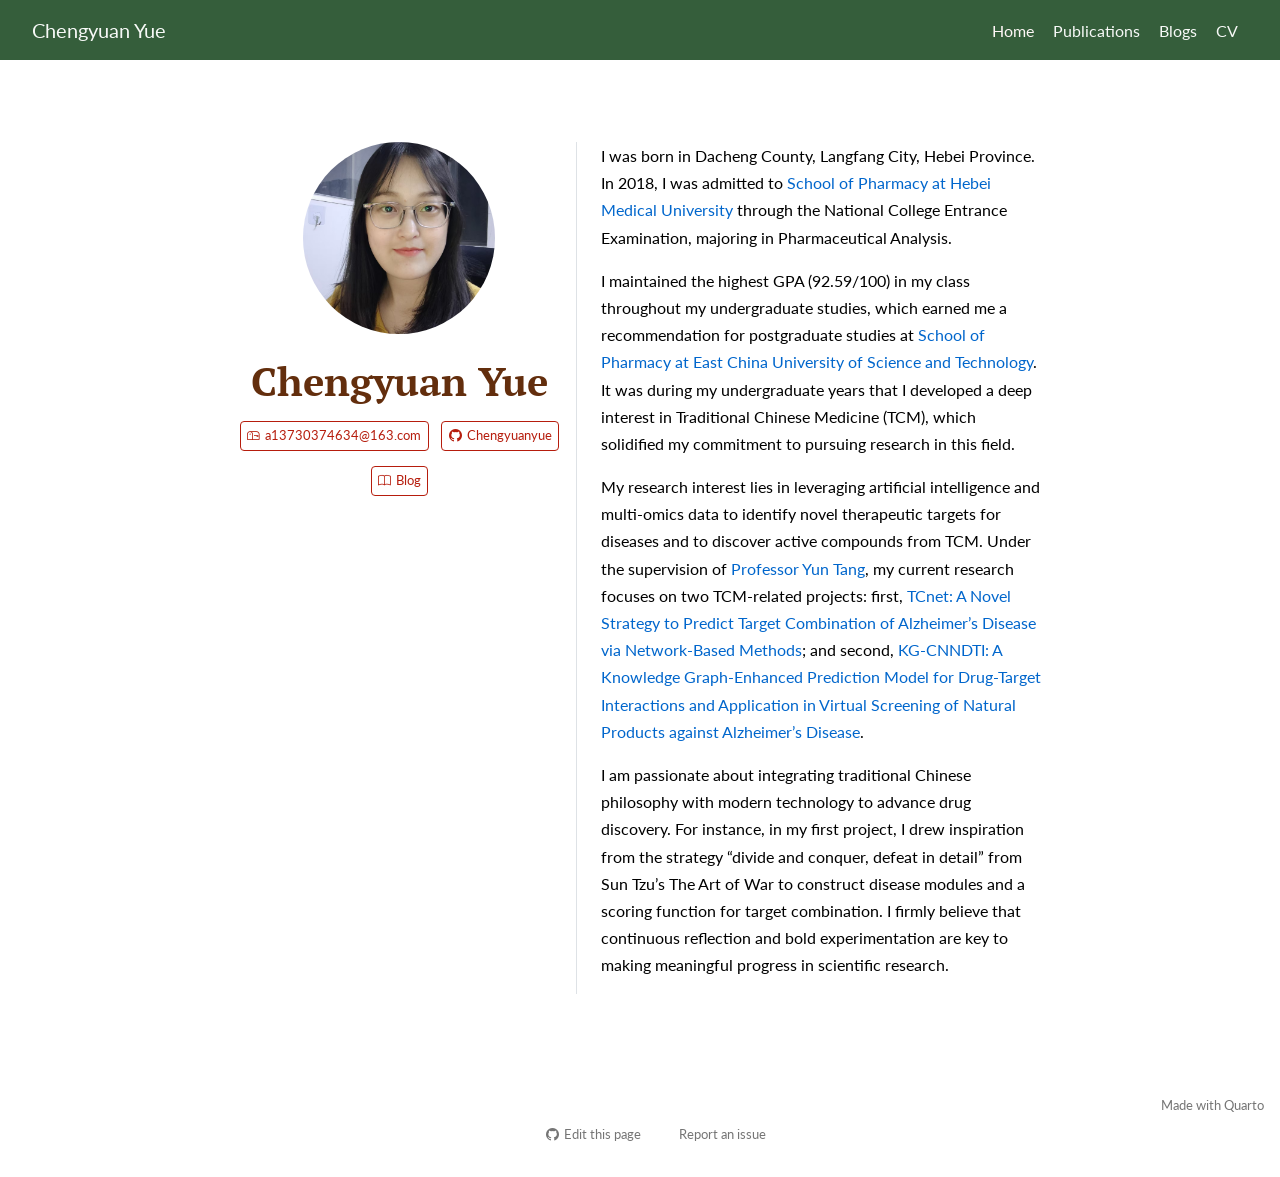
==== commit 12960376: "渲染 Quarto 网站并更新配置" ====
--- a/docs/index.html
+++ b/docs/index.html
@@ -30,7 +30,7 @@
 <script src="site_libs/quarto-search/fuse.min.js"></script>
 <script src="site_libs/quarto-search/quarto-search.js"></script>
 <meta name="quarto:offset" content="./">
-<link href="./images/site-logo.png" rel="icon" type="image/png">
+<link href="./images/logo.png" rel="icon" type="image/png">
 <script src="site_libs/quarto-html/quarto.js" type="module"></script>
 <script src="site_libs/quarto-html/tabsets/tabsets.js" type="module"></script>
 <script src="site_libs/quarto-html/axe/axe-check.js" type="module"></script>
@@ -153,7 +153,7 @@
   </div>
   <div class="about-contents"><div id="hero-heading">
 <p>I was born in Dacheng County, Langfang City, Hebei Province. In 2018, I was admitted to <a href="https://pharmacy.hebmu.edu.cn/">School of Pharmacy at Hebei Medical University</a> through the National College Entrance Examination, majoring in Pharmaceutical Analysis.</p>
-<p>I maintained the highest GPA in my class (92.59/100) throughout my undergraduate studies, which earned me a recommendation for postgraduate studies at <a href="https://pharmacy.ecust.edu.cn/">School of Pharmacy at East China University of Science and Technology</a>. It was during my undergraduate years that I developed a deep interest in Traditional Chinese Medicine (TCM), which solidified my commitment to pursuing research in this field.</p>
+<p>I maintained the highest GPA (92.59/100) in my class throughout my undergraduate studies, which earned me a recommendation for postgraduate studies at <a href="https://pharmacy.ecust.edu.cn/">School of Pharmacy at East China University of Science and Technology</a>. It was during my undergraduate years that I developed a deep interest in Traditional Chinese Medicine (TCM), which solidified my commitment to pursuing research in this field.</p>
 <p>My research interest lies in leveraging artificial intelligence and multi-omics data to identify novel therapeutic targets for diseases and to discover active compounds from TCM. Under the supervision of <a href="https://pharmacy.ecust.edu.cn/2008/1203/c2795a29378/page.htm">Professor Yun Tang</a>, my current research focuses on two TCM-related projects: first, <a href="https://pubs.acs.org/doi/10.1021/acs.jcim.5c00172">TCnet: A Novel Strategy to Predict Target Combination of Alzheimer’s Disease via Network-Based Methods</a>; and second, <a href="http://www.cjnmcpu.com/article/doi/10.1016/S1875-5364(25)60980-0">KG-CNNDTI: A Knowledge Graph-Enhanced Prediction Model for Drug-Target Interactions and Application in Virtual Screening of Natural Products against Alzheimer’s Disease</a>.</p>
 <p>I am passionate about integrating traditional Chinese philosophy with modern technology to advance drug discovery. For instance, in my first project, I drew inspiration from the strategy “divide and conquer, defeat in detail” from Sun Tzu’s The Art of War to construct disease modules and a scoring function for target combination. I firmly believe that continuous reflection and bold experimentation are key to making meaningful progress in scientific research.</p>
 </div></div>
